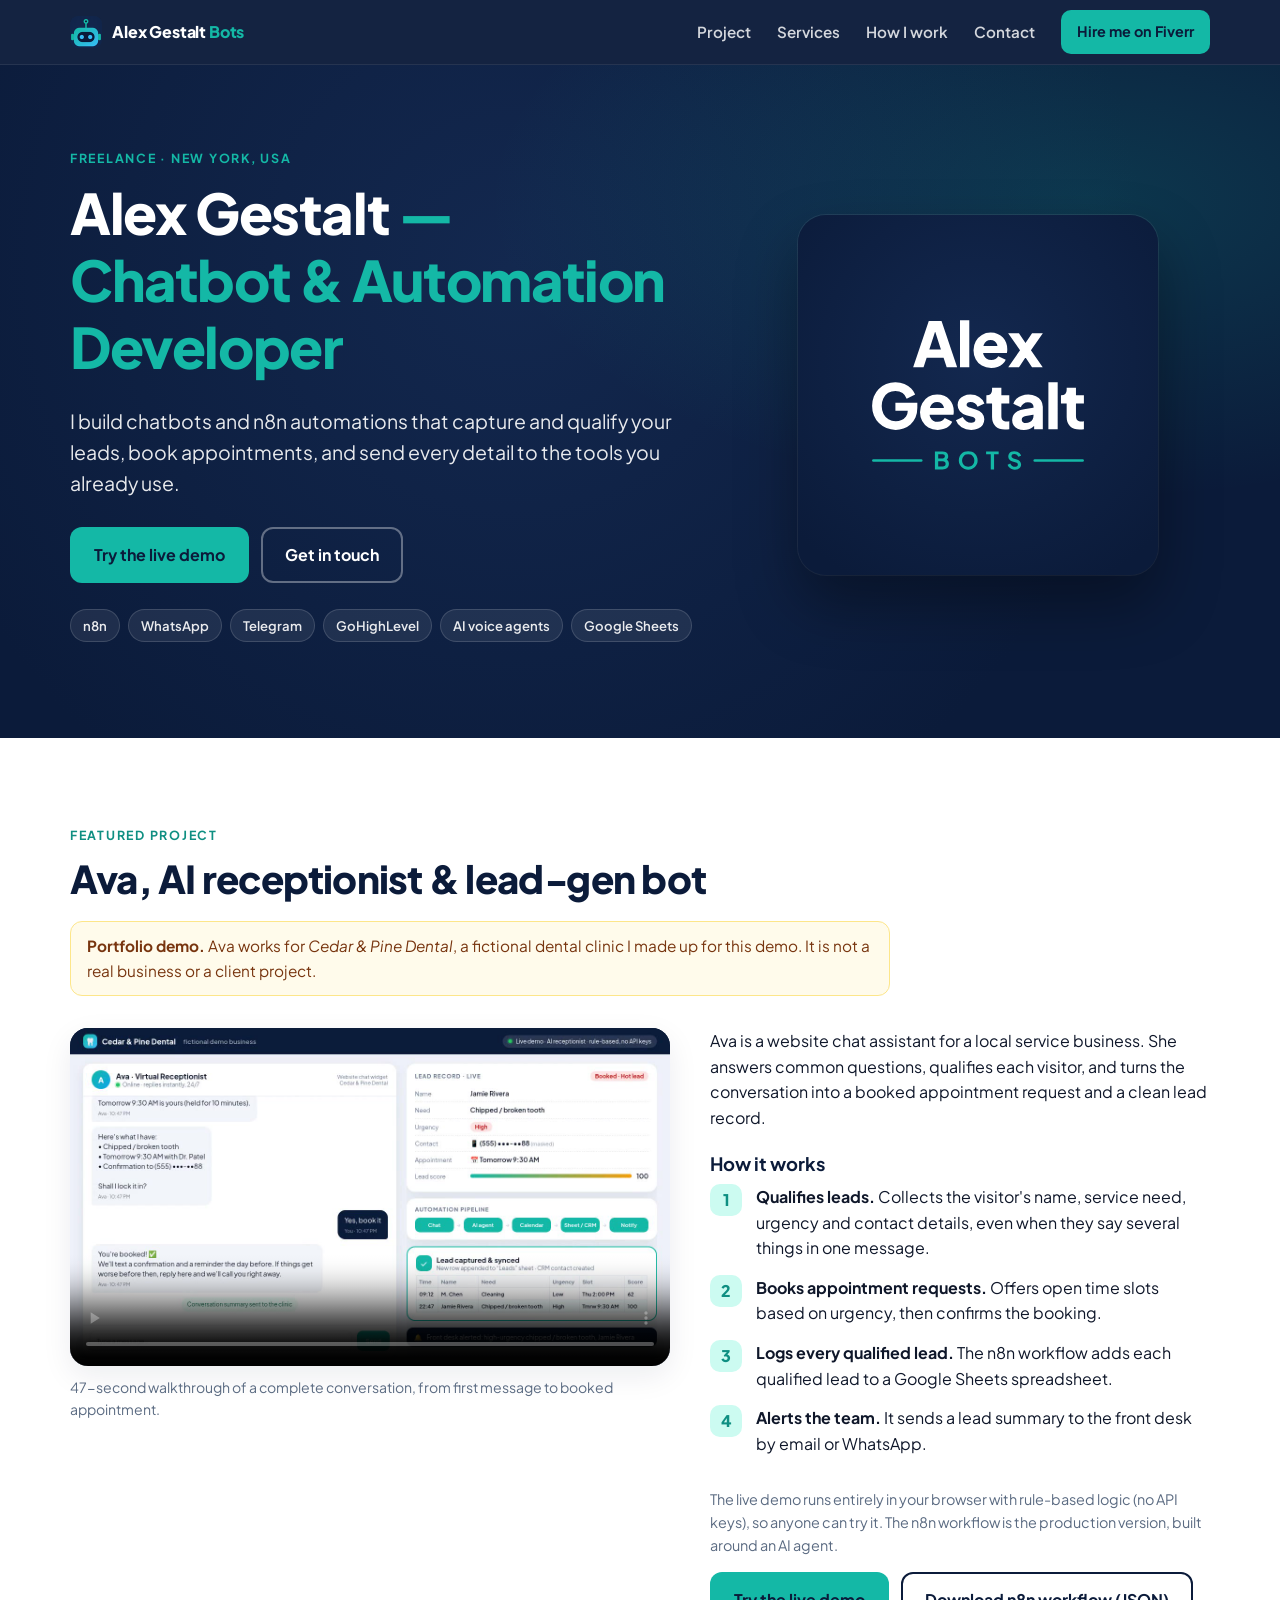
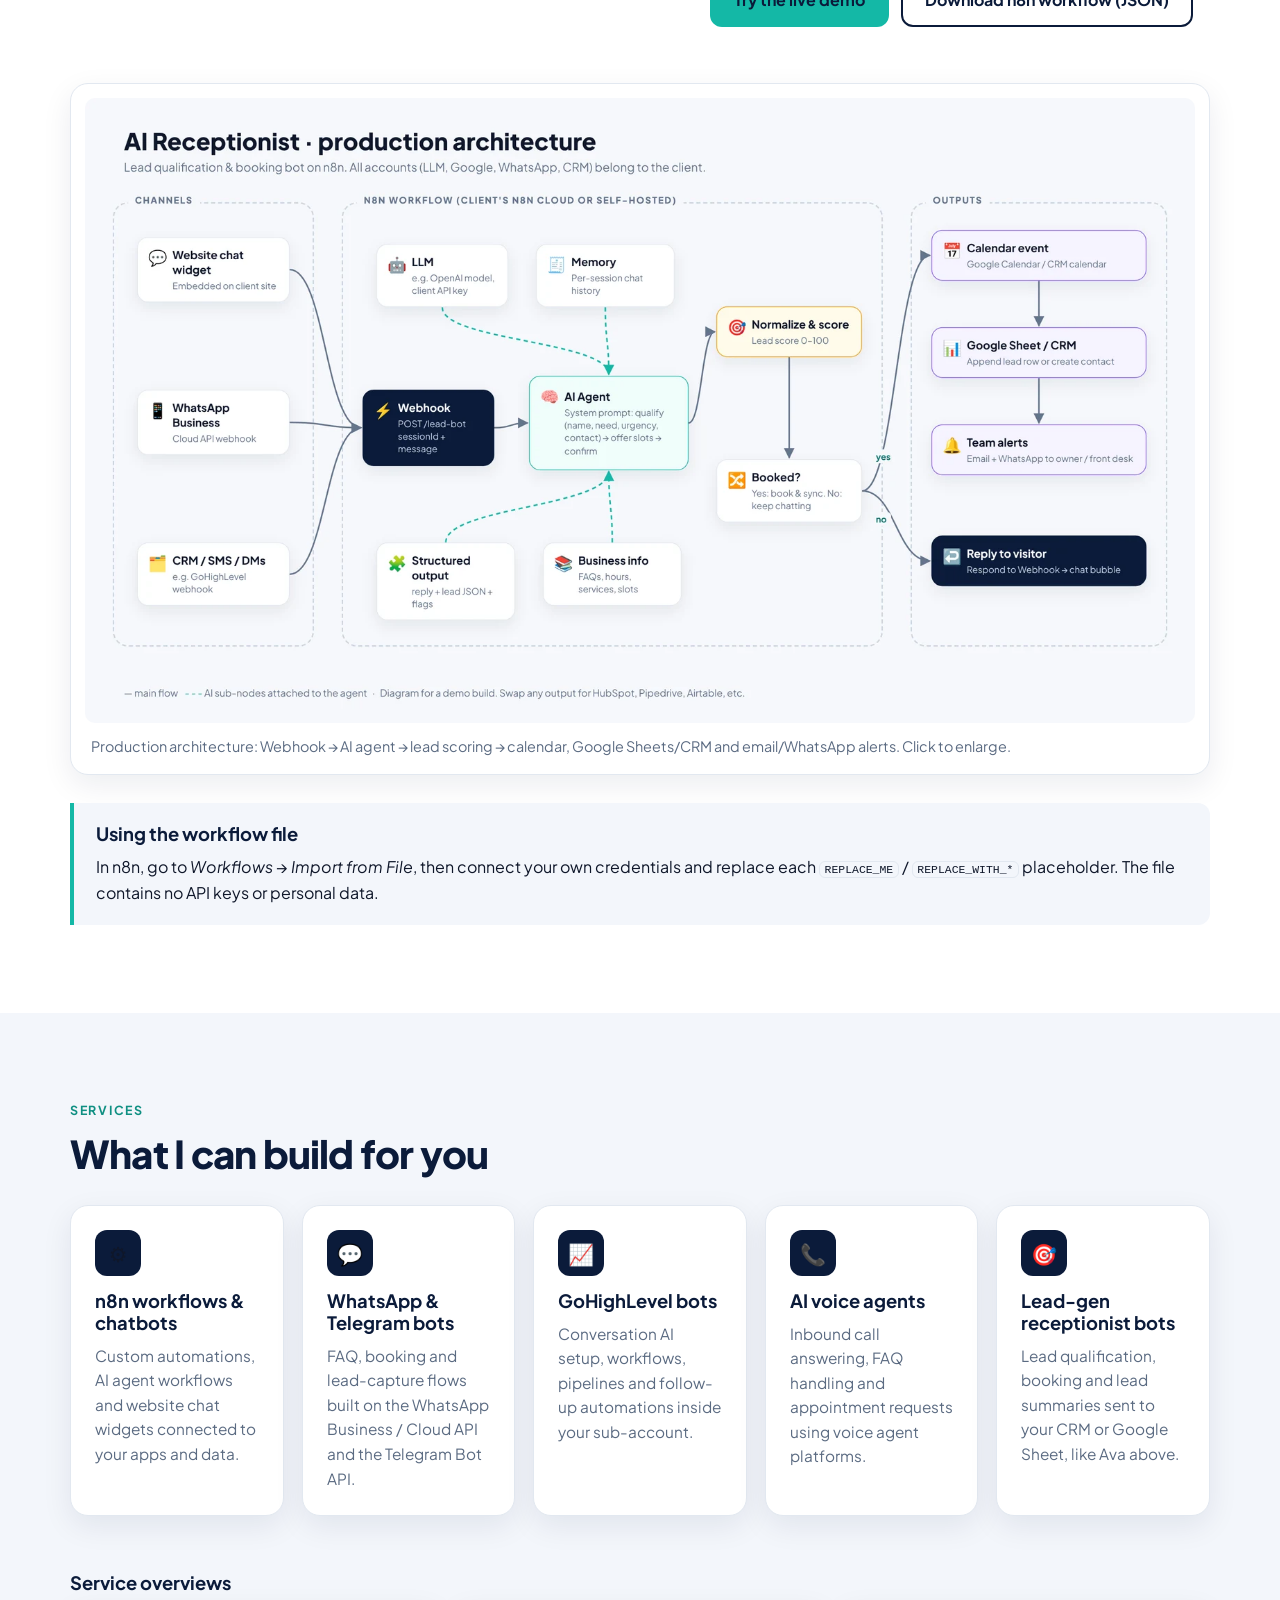
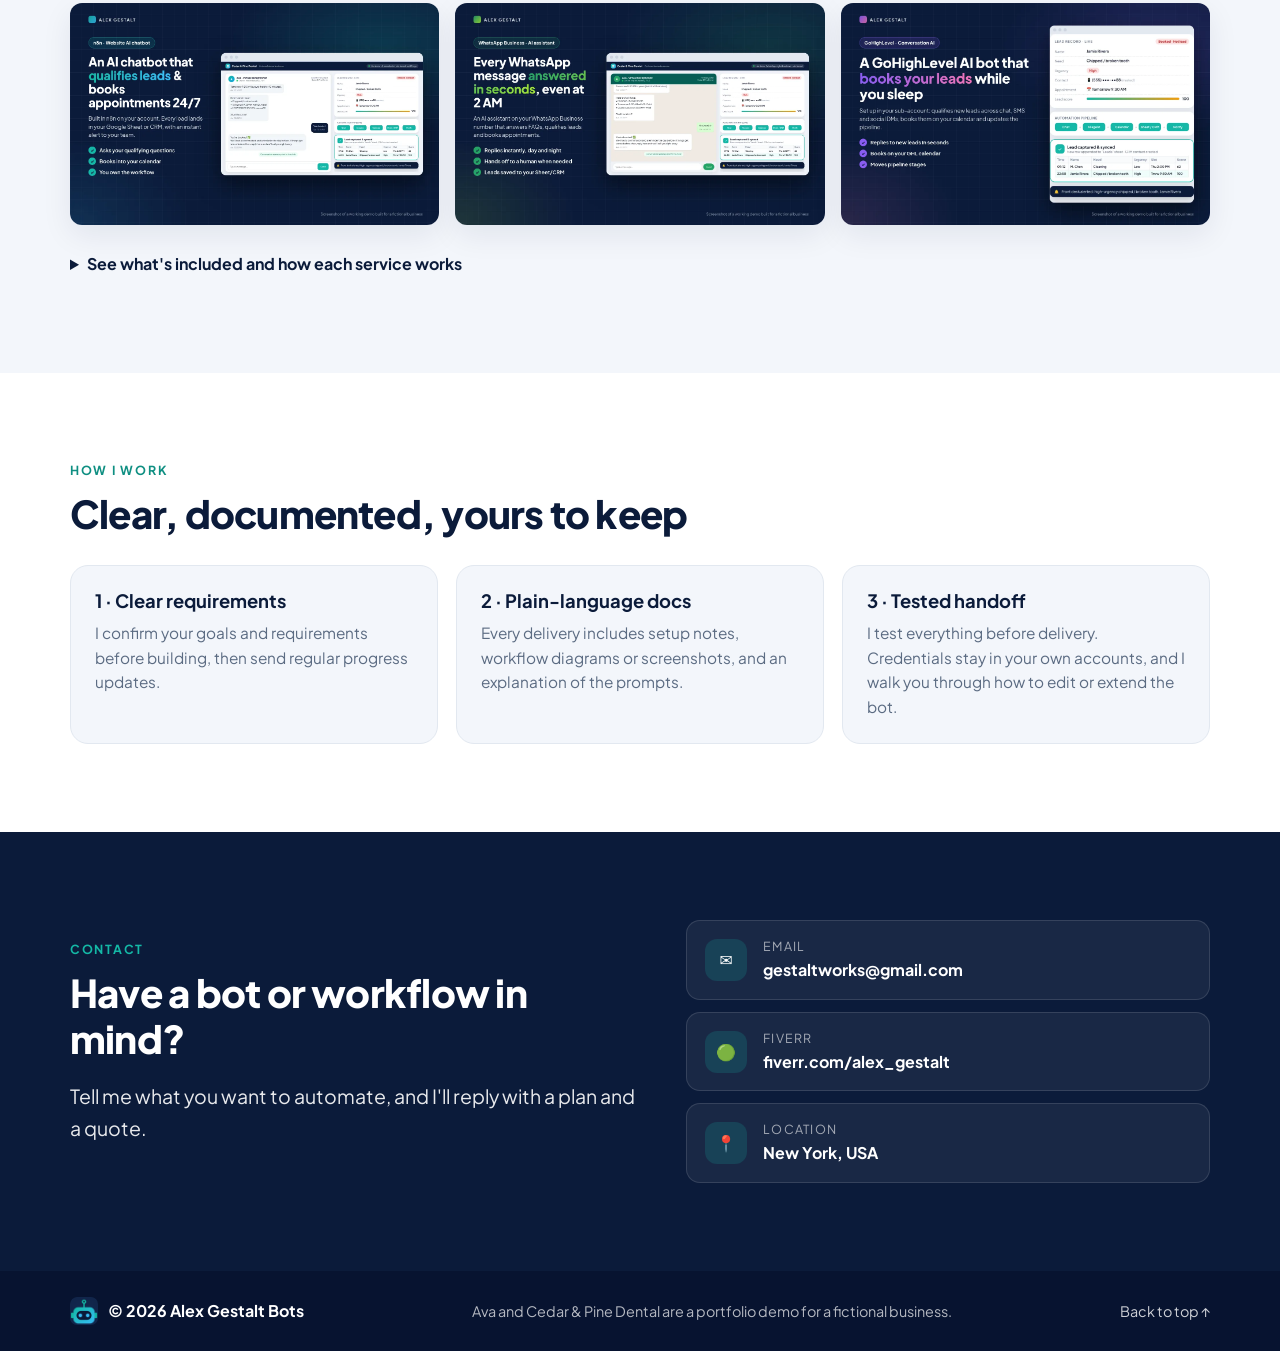
==== index.html @ 7a83b261 "Add Ava AI demo portfolio site" ====
<!DOCTYPE html>
<html lang="en">
<head>
<meta charset="UTF-8">
<meta name="viewport" content="width=device-width, initial-scale=1">
<title>Alex Gestalt — Chatbot &amp; Automation Developer | Alex Gestalt Bots</title>
<meta name="description" content="Alex Gestalt builds n8n workflows, AI chatbots, WhatsApp and Telegram bots, GoHighLevel bots and AI voice agents that capture and qualify leads and book appointments for small businesses.">
<meta name="author" content="Alex Gestalt">
<meta name="theme-color" content="#0B1B3A">

<!-- Open Graph / social preview -->
<meta property="og:type" content="website">
<meta property="og:site_name" content="Alex Gestalt Bots">
<meta property="og:title" content="Alex Gestalt — Chatbot &amp; Automation Developer">
<meta property="og:description" content="n8n workflows, AI chatbots, WhatsApp/Telegram and GoHighLevel bots, and AI voice agents for small businesses. Try the Ava AI receptionist demo.">
<meta property="og:image" content="assets/img/og-image.jpg">
<meta property="og:image:width" content="1200">
<meta property="og:image:height" content="630">
<meta property="og:image:alt" content="Alex Gestalt Bots logo">
<meta name="twitter:card" content="summary_large_image">
<meta name="twitter:title" content="Alex Gestalt — Chatbot &amp; Automation Developer">
<meta name="twitter:description" content="n8n workflows, AI chatbots, WhatsApp/Telegram and GoHighLevel bots, and AI voice agents for small businesses.">
<meta name="twitter:image" content="assets/img/og-image.jpg">

<link rel="icon" href="assets/favicon.ico" sizes="any">
<link rel="icon" type="image/png" sizes="32x32" href="assets/img/favicon-32.png">
<link rel="icon" type="image/png" sizes="64x64" href="assets/img/favicon-64.png">
<link rel="apple-touch-icon" href="assets/img/apple-touch-icon.png">

<link rel="preconnect" href="https://fonts.googleapis.com">
<link rel="preconnect" href="https://fonts.gstatic.com" crossorigin>
<link href="https://fonts.googleapis.com/css2?family=Plus+Jakarta+Sans:wght@400;500;600;700;800&amp;display=swap" rel="stylesheet">
<link rel="stylesheet" href="assets/css/style.css">
</head>
<body>
<a class="skip" href="#main">Skip to content</a>

<header class="nav" id="top">
  <div class="container nav-inner">
    <a class="nav-brand" href="#top" aria-label="Alex Gestalt Bots, back to top">
      <img src="assets/img/favicon-64.png" alt="" width="32" height="32">
      <span>Alex Gestalt <em>Bots</em></span>
    </a>
    <button class="nav-toggle" aria-expanded="false" aria-controls="nav-links" aria-label="Open menu">
      <span></span><span></span><span></span>
    </button>
    <nav class="nav-links" id="nav-links" aria-label="Main">
      <a href="#project">Project</a>
      <a href="#services">Services</a>
      <a href="#process">How I work</a>
      <a href="#contact">Contact</a>
      <a class="btn btn-sm btn-teal" href="https://www.fiverr.com/alex_gestalt" target="_blank" rel="noopener">Hire me on Fiverr</a>
    </nav>
  </div>
</header>

<main id="main">

  <!-- HERO -->
  <section class="hero">
    <div class="container hero-inner">
      <div class="hero-copy">
        <p class="eyebrow">Freelance · New York, USA</p>
        <h1>Alex Gestalt <span class="dash">—</span> <span class="accent">Chatbot &amp; Automation Developer</span></h1>
        <p class="lead">I build chatbots and n8n automations that capture and qualify your leads, book appointments, and send every detail to the tools you already use.</p>
        <div class="hero-cta">
          <a class="btn btn-teal" href="demo/index.html">Try the live demo</a>
          <a class="btn btn-ghost" href="#contact">Get in touch</a>
        </div>
        <ul class="tags" aria-label="Tools and platforms">
          <li>n8n</li><li>WhatsApp</li><li>Telegram</li><li>GoHighLevel</li><li>AI voice agents</li><li>Google Sheets</li>
        </ul>
      </div>
      <div class="hero-logo">
        <img src="assets/img/logo-wordmark.svg" alt="Alex Gestalt Bots logo" width="360" height="360">
      </div>
    </div>
  </section>

  <!-- FEATURED PROJECT -->
  <section class="section" id="project">
    <div class="container">
      <p class="eyebrow">Featured project</p>
      <h2>Ava, AI receptionist &amp; lead&#8209;gen bot</h2>
      <p class="notice"><strong>Portfolio demo.</strong> Ava works for <em>Cedar &amp; Pine Dental</em>, a fictional dental clinic I made up for this demo. It is not a real business or a client project.</p>

      <div class="project-grid">
        <div class="project-media">
          <div class="video-wrap">
            <video controls preload="metadata" playsinline poster="assets/video/ai-receptionist-demo-poster.jpg" width="1280" height="720">
              <source src="assets/video/ai-receptionist-demo.mp4" type="video/mp4">
              Your browser can't play this video. <a href="assets/video/ai-receptionist-demo.mp4">Download the MP4</a>.
            </video>
          </div>
          <p class="caption">47-second walkthrough of a complete conversation, from first message to booked appointment.</p>
        </div>

        <div class="project-copy">
          <p>Ava is a website chat assistant for a local service business. She answers common questions, qualifies each visitor, and turns the conversation into a booked appointment request and a clean lead record.</p>
          <h3>How it works</h3>
          <ol class="steps">
            <li><strong>Qualifies leads.</strong> Collects the visitor's name, service need, urgency and contact details, even when they say several things in one message.</li>
            <li><strong>Books appointment requests.</strong> Offers open time slots based on urgency, then confirms the booking.</li>
            <li><strong>Logs every qualified lead.</strong> The n8n workflow adds each qualified lead to a Google Sheets spreadsheet.</li>
            <li><strong>Alerts the team.</strong> It sends a lead summary to the front desk by email or WhatsApp.</li>
          </ol>
          <p class="small muted">The live demo runs entirely in your browser with rule-based logic (no API keys), so anyone can try it. The n8n workflow is the production version, built around an AI agent.</p>
          <div class="project-cta">
            <a class="btn btn-teal" href="demo/index.html">Try the live demo</a>
            <a class="btn btn-outline" href="assets/files/ai-receptionist-n8n-workflow.json" download>Download n8n workflow (JSON)</a>
          </div>
        </div>
      </div>

      <figure class="diagram">
        <a href="assets/img/architecture-diagram.png" target="_blank" rel="noopener" title="Open full-size diagram">
          <picture>
            <source srcset="assets/img/architecture-diagram.webp" type="image/webp">
            <img src="assets/img/architecture-diagram.png" alt="Architecture diagram: website chat, WhatsApp and CRM channels send messages to an n8n webhook and AI agent with an LLM, memory, structured output and business info. The agent normalizes and scores the lead. If the lead is booked, the workflow creates a calendar event, adds a row to a Google Sheet or CRM, and alerts the team by email and WhatsApp, then replies to the visitor." width="1600" height="900" loading="lazy">
          </picture>
        </a>
        <figcaption>Production architecture: Webhook → AI agent → lead scoring → calendar, Google Sheets/CRM and email/WhatsApp alerts. Click to enlarge.</figcaption>
      </figure>

      <div class="import-note">
        <h3>Using the workflow file</h3>
        <p>In n8n, go to <em>Workflows → Import from File</em>, then connect your own credentials and replace each <code>REPLACE_ME</code> / <code>REPLACE_WITH_*</code> placeholder. The file contains no API keys or personal data.</p>
      </div>
    </div>
  </section>

  <!-- SERVICES -->
  <section class="section section-alt" id="services">
    <div class="container">
      <p class="eyebrow">Services</p>
      <h2>What I can build for you</h2>
      <div class="cards">
        <article class="card">
          <div class="card-icon" aria-hidden="true">⚙️</div>
          <h3>n8n workflows &amp; chatbots</h3>
          <p>Custom automations, AI agent workflows and website chat widgets connected to your apps and data.</p>
        </article>
        <article class="card">
          <div class="card-icon" aria-hidden="true">💬</div>
          <h3>WhatsApp &amp; Telegram bots</h3>
          <p>FAQ, booking and lead-capture flows built on the WhatsApp Business / Cloud API and the Telegram Bot API.</p>
        </article>
        <article class="card">
          <div class="card-icon" aria-hidden="true">📈</div>
          <h3>GoHighLevel bots</h3>
          <p>Conversation AI setup, workflows, pipelines and follow-up automations inside your sub-account.</p>
        </article>
        <article class="card">
          <div class="card-icon" aria-hidden="true">📞</div>
          <h3>AI voice agents</h3>
          <p>Inbound call answering, FAQ handling and appointment requests using voice agent platforms.</p>
        </article>
        <article class="card">
          <div class="card-icon" aria-hidden="true">🎯</div>
          <h3>Lead-gen receptionist bots</h3>
          <p>Lead qualification, booking and lead summaries sent to your CRM or Google Sheet, like Ava above.</p>
        </article>
      </div>

      <h3 class="gallery-title">Service overviews</h3>
      <div class="gallery">
        <a href="assets/gigs/gig1-n8n-lead-chatbot-1-hero.webp" target="_blank" rel="noopener"><img src="assets/gigs/gig1-n8n-lead-chatbot-1-hero.webp" alt="n8n website AI chatbot that qualifies leads and books appointments" width="1280" height="769" loading="lazy"></a>
        <a href="assets/gigs/gig2-whatsapp-ai-bot-1-hero.webp" target="_blank" rel="noopener"><img src="assets/gigs/gig2-whatsapp-ai-bot-1-hero.webp" alt="WhatsApp Business AI assistant overview" width="1280" height="769" loading="lazy"></a>
        <a href="assets/gigs/gig3-gohighlevel-ai-bot-1-hero.webp" target="_blank" rel="noopener"><img src="assets/gigs/gig3-gohighlevel-ai-bot-1-hero.webp" alt="GoHighLevel Conversation AI bot overview" width="1280" height="769" loading="lazy"></a>
      </div>
      <details class="more">
        <summary>See what's included and how each service works</summary>
        <div class="gallery gallery-sm">
          <a href="assets/gigs/gig1-n8n-lead-chatbot-2-what-you-get.webp" target="_blank" rel="noopener"><img src="assets/gigs/gig1-n8n-lead-chatbot-2-what-you-get.webp" alt="n8n website chatbot: what you get" width="1280" height="769" loading="lazy"></a>
          <a href="assets/gigs/gig1-n8n-lead-chatbot-3-how-it-works.webp" target="_blank" rel="noopener"><img src="assets/gigs/gig1-n8n-lead-chatbot-3-how-it-works.webp" alt="n8n website chatbot: how it works" width="1280" height="769" loading="lazy"></a>
          <a href="assets/gigs/gig1-n8n-lead-chatbot-4-architecture.webp" target="_blank" rel="noopener"><img src="assets/gigs/gig1-n8n-lead-chatbot-4-architecture.webp" alt="n8n website chatbot: architecture" width="1280" height="769" loading="lazy"></a>
          <a href="assets/gigs/gig2-whatsapp-ai-bot-2-what-you-get.webp" target="_blank" rel="noopener"><img src="assets/gigs/gig2-whatsapp-ai-bot-2-what-you-get.webp" alt="WhatsApp AI assistant: what you get" width="1280" height="769" loading="lazy"></a>
          <a href="assets/gigs/gig2-whatsapp-ai-bot-3-how-it-works.webp" target="_blank" rel="noopener"><img src="assets/gigs/gig2-whatsapp-ai-bot-3-how-it-works.webp" alt="WhatsApp AI assistant: how it works" width="1280" height="769" loading="lazy"></a>
          <a href="assets/gigs/gig3-gohighlevel-ai-bot-2-what-you-get.webp" target="_blank" rel="noopener"><img src="assets/gigs/gig3-gohighlevel-ai-bot-2-what-you-get.webp" alt="GoHighLevel AI bot: what you get" width="1280" height="769" loading="lazy"></a>
          <a href="assets/gigs/gig3-gohighlevel-ai-bot-3-how-it-works.webp" target="_blank" rel="noopener"><img src="assets/gigs/gig3-gohighlevel-ai-bot-3-how-it-works.webp" alt="GoHighLevel AI bot: how it works" width="1280" height="769" loading="lazy"></a>
        </div>
      </details>
    </div>
  </section>

  <!-- PROCESS -->
  <section class="section" id="process">
    <div class="container">
      <p class="eyebrow">How I work</p>
      <h2>Clear, documented, yours to keep</h2>
      <div class="cards cards-3">
        <article class="card plain">
          <h3>1 · Clear requirements</h3>
          <p>I confirm your goals and requirements before building, then send regular progress updates.</p>
        </article>
        <article class="card plain">
          <h3>2 · Plain-language docs</h3>
          <p>Every delivery includes setup notes, workflow diagrams or screenshots, and an explanation of the prompts.</p>
        </article>
        <article class="card plain">
          <h3>3 · Tested handoff</h3>
          <p>I test everything before delivery. Credentials stay in your own accounts, and I walk you through how to edit or extend the bot.</p>
        </article>
      </div>
    </div>
  </section>

  <!-- CONTACT -->
  <section class="section contact" id="contact">
    <div class="container contact-inner">
      <div>
        <p class="eyebrow">Contact</p>
        <h2>Have a bot or workflow in mind?</h2>
        <p class="lead">Tell me what you want to automate, and I'll reply with a plan and a quote.</p>
      </div>
      <ul class="contact-list">
        <li><span class="ci" aria-hidden="true">✉️</span><div><small>Email</small><a href="mailto:gestaltworks@gmail.com">gestaltworks@gmail.com</a></div></li>
        <li><span class="ci" aria-hidden="true">🟢</span><div><small>Fiverr</small><a href="https://www.fiverr.com/alex_gestalt" target="_blank" rel="noopener">fiverr.com/alex_gestalt</a></div></li>
        <li><span class="ci" aria-hidden="true">📍</span><div><small>Location</small><span>New York, USA</span></div></li>
      </ul>
    </div>
  </section>
</main>

<footer class="footer">
  <div class="container footer-inner">
    <div class="footer-brand">
      <img src="assets/img/favicon-64.png" alt="" width="28" height="28">
      <span>© <span id="year">2026</span> Alex Gestalt Bots</span>
    </div>
    <p class="small">Ava and Cedar &amp; Pine Dental are a portfolio demo for a fictional business.</p>
    <a class="small" href="#top">Back to top ↑</a>
  </div>
</footer>

<script src="assets/js/main.js" defer></script>
</body>
</html>
---- assets/css/style.css ----
/* Alex Gestalt Bots: portfolio styles (no build step) */
:root{
  --navy:#0B1B3A; --navy-2:#13284F; --navy-3:#1C3566;
  --teal:#14B8A6; --teal-dark:#0F8F82; --teal-soft:#CCFBF1;
  --white:#FFFFFF; --bg-alt:#F3F6FB; --ink:#0F172A; --muted:#5B6B82; --line:#E2E8F0;
  --radius:18px; --shadow:0 10px 30px rgba(11,27,58,.08);
  --font:"Plus Jakarta Sans",system-ui,-apple-system,"Segoe UI",Roboto,"Helvetica Neue",Arial,sans-serif;
}
*,*::before,*::after{box-sizing:border-box}
html{scroll-behavior:smooth;scroll-padding-top:76px}
body{margin:0;font-family:var(--font);color:var(--ink);background:var(--white);line-height:1.6;-webkit-font-smoothing:antialiased}
img,video{max-width:100%;height:auto;display:block}
a{color:var(--teal-dark)}
a:hover{color:var(--navy)}
:focus-visible{outline:3px solid var(--teal);outline-offset:3px;border-radius:6px}
h1,h2,h3{line-height:1.2;margin:0 0 .5em;color:var(--navy)}
h2{font-size:clamp(1.7rem,3.2vw,2.4rem);font-weight:800;letter-spacing:-.02em}
h3{font-size:1.15rem;font-weight:700}
p{margin:0 0 1em}
code{background:var(--bg-alt);border:1px solid var(--line);padding:.1em .4em;border-radius:6px;font-size:.88em}
.container{width:min(1140px,100% - 40px);margin-inline:auto}
.small{font-size:.9rem}
.muted{color:var(--muted)}
.skip{position:absolute;left:-999px;top:8px;background:var(--teal);color:var(--navy);padding:8px 14px;border-radius:8px;z-index:100;font-weight:700}
.skip:focus{left:8px}

/* buttons */
.btn{display:inline-flex;align-items:center;justify-content:center;gap:8px;padding:13px 22px;border-radius:12px;font-weight:700;font-size:1rem;text-decoration:none;border:2px solid transparent;transition:background .15s,color .15s,border-color .15s,transform .15s;cursor:pointer;text-align:center}
.btn:hover{transform:translateY(-1px)}
.btn-sm{padding:8px 14px;font-size:.9rem;border-radius:10px}
.btn-teal{background:var(--teal);color:var(--navy)}
.btn-teal:hover{background:#2DD4BF;color:var(--navy)}
.btn-ghost{border-color:rgba(255,255,255,.35);color:var(--white)}
.btn-ghost:hover{border-color:var(--teal);color:var(--teal)}
.btn-outline{border-color:var(--navy);color:var(--navy)}
.btn-outline:hover{background:var(--navy);color:var(--white)}

/* nav */
.nav{position:sticky;top:0;z-index:50;background:rgba(11,27,58,.96);backdrop-filter:saturate(1.4) blur(8px);border-bottom:1px solid rgba(255,255,255,.08)}
.nav-inner{display:flex;align-items:center;justify-content:space-between;height:64px}
.nav-brand{display:flex;align-items:center;gap:10px;color:var(--white);text-decoration:none;font-weight:800;letter-spacing:-.01em}
.nav-brand img{border-radius:8px}
.nav-brand em{font-style:normal;color:var(--teal)}
.nav-brand:hover{color:var(--white)}
.nav-links{display:flex;align-items:center;gap:26px}
.nav-links a:not(.btn){color:rgba(255,255,255,.82);text-decoration:none;font-weight:600;font-size:.95rem}
.nav-links a:not(.btn):hover{color:var(--teal)}
.nav-toggle{display:none;background:none;border:0;padding:10px;cursor:pointer}
.nav-toggle span{display:block;width:22px;height:2px;background:var(--white);margin:5px 0;transition:.2s}
.nav-toggle[aria-expanded="true"] span:nth-child(1){transform:translateY(7px) rotate(45deg)}
.nav-toggle[aria-expanded="true"] span:nth-child(2){opacity:0}
.nav-toggle[aria-expanded="true"] span:nth-child(3){transform:translateY(-7px) rotate(-45deg)}

/* hero */
.hero{background:radial-gradient(1000px 500px at 85% 20%,rgba(20,184,166,.18),transparent 60%),radial-gradient(circle at 40% 30%,var(--navy-2),var(--navy) 70%);color:var(--white);padding:84px 0 96px}
.hero-inner{display:grid;grid-template-columns:1.35fr 1fr;gap:48px;align-items:center}
.eyebrow{text-transform:uppercase;letter-spacing:.14em;font-size:.78rem;font-weight:700;color:var(--teal-dark);margin-bottom:.8em}
.hero .eyebrow{color:var(--teal)}
.hero h1{color:var(--white);font-size:clamp(2.1rem,4.6vw,3.5rem);font-weight:800;letter-spacing:-.025em;margin-bottom:.45em}
.hero h1 .accent{color:var(--teal);display:block}
.hero h1 .dash{color:var(--teal)}
.lead{font-size:clamp(1.05rem,1.6vw,1.22rem);color:inherit;opacity:.9;max-width:38em}
.hero-cta{display:flex;flex-wrap:wrap;gap:12px;margin:28px 0 26px}
.tags{list-style:none;display:flex;flex-wrap:wrap;gap:8px;margin:0;padding:0}
.tags li{font-size:.82rem;font-weight:600;padding:5px 12px;border-radius:99px;background:rgba(255,255,255,.08);border:1px solid rgba(255,255,255,.14);color:rgba(255,255,255,.9)}
.hero-logo{display:flex;justify-content:center}
.hero-logo img{width:min(360px,100%);border-radius:28px;box-shadow:0 30px 60px rgba(0,0,0,.35),0 0 0 1px rgba(255,255,255,.08)}

/* sections */
.section{padding:88px 0}
.section-alt{background:var(--bg-alt)}
.notice{background:#FFFBEB;border:1px solid #FDE68A;color:#78350F;border-radius:12px;padding:12px 16px;max-width:820px;font-size:.96rem}
.project-grid{display:grid;grid-template-columns:1.2fr 1fr;gap:40px;margin-top:32px;align-items:start}
.video-wrap{border-radius:var(--radius);overflow:hidden;box-shadow:var(--shadow);background:var(--navy);aspect-ratio:16/9}
.video-wrap video{width:100%;height:100%;object-fit:cover}
.caption{font-size:.88rem;color:var(--muted);margin-top:10px}
.steps{list-style:none;counter-reset:s;padding:0;margin:0 0 18px}
.steps li{counter-increment:s;position:relative;padding:0 0 14px 46px}
.steps li::before{content:counter(s);position:absolute;left:0;top:0;width:32px;height:32px;border-radius:10px;background:var(--teal-soft);color:var(--teal-dark);font-weight:800;display:grid;place-items:center}
.project-copy h3{margin-top:1.2em}
.project-cta{display:flex;flex-wrap:wrap;gap:12px;margin-top:6px}
.diagram{margin:56px 0 0;background:var(--white);border:1px solid var(--line);border-radius:var(--radius);padding:14px;box-shadow:var(--shadow)}
.diagram img{border-radius:10px;width:100%}
.diagram figcaption{font-size:.9rem;color:var(--muted);padding:12px 6px 2px}
.import-note{margin-top:28px;padding:20px 22px;border-left:4px solid var(--teal);background:var(--bg-alt);border-radius:0 12px 12px 0}
.import-note p{margin:0}

/* cards */
.cards{display:grid;grid-template-columns:repeat(auto-fit,minmax(200px,1fr));gap:18px;margin-top:28px}
.cards-3{grid-template-columns:repeat(auto-fit,minmax(260px,1fr))}
.card{background:var(--white);border:1px solid var(--line);border-radius:var(--radius);padding:24px;box-shadow:var(--shadow);transition:transform .15s,border-color .15s}
.card:hover{transform:translateY(-3px);border-color:var(--teal)}
.card p{color:var(--muted);margin:0;font-size:.96rem}
.card-icon{width:46px;height:46px;border-radius:12px;background:var(--navy);display:grid;place-items:center;font-size:1.3rem;margin-bottom:14px}
.card.plain{box-shadow:none;background:var(--bg-alt)}
.gallery-title{margin-top:56px}
.gallery{display:grid;grid-template-columns:repeat(3,1fr);gap:16px}
.gallery a{display:block;border-radius:12px;overflow:hidden;box-shadow:var(--shadow);transition:transform .15s}
.gallery a:hover{transform:translateY(-3px)}
.gallery-sm{grid-template-columns:repeat(auto-fill,minmax(220px,1fr));margin-top:16px}
.more{margin-top:18px}
.more summary{cursor:pointer;font-weight:700;color:var(--navy);padding:8px 0}
.more summary:hover{color:var(--teal-dark)}

/* contact */
.contact{background:var(--navy);color:var(--white)}
.contact h2{color:var(--white)}
.contact .eyebrow{color:var(--teal)}
.contact-inner{display:grid;grid-template-columns:1.1fr 1fr;gap:40px;align-items:center}
.contact-list{list-style:none;margin:0;padding:0;display:grid;gap:12px}
.contact-list li{display:flex;align-items:center;gap:16px;background:rgba(255,255,255,.06);border:1px solid rgba(255,255,255,.12);border-radius:14px;padding:16px 18px}
.contact-list .ci{width:42px;height:42px;border-radius:12px;background:rgba(20,184,166,.18);display:grid;place-items:center;flex:0 0 auto}
.contact-list small{display:block;color:rgba(255,255,255,.6);font-size:.78rem;text-transform:uppercase;letter-spacing:.1em}
.contact-list a,.contact-list span{color:var(--white);font-weight:700;text-decoration:none;word-break:break-word}
.contact-list a:hover{color:var(--teal)}

/* footer */
.footer{background:#071330;color:rgba(255,255,255,.7);padding:26px 0}
.footer-inner{display:flex;flex-wrap:wrap;gap:12px 24px;align-items:center;justify-content:space-between}
.footer p{margin:0}
.footer a{color:rgba(255,255,255,.8);text-decoration:none}
.footer a:hover{color:var(--teal)}
.footer-brand{display:flex;align-items:center;gap:10px;font-weight:700;color:var(--white)}
.footer-brand img{border-radius:7px}

/* responsive */
@media (max-width:920px){
  .hero{padding:56px 0 64px}
  .hero-inner,.project-grid,.contact-inner{grid-template-columns:1fr}
  .hero-logo{order:-1;justify-content:flex-start}
  .hero-logo img{width:140px;border-radius:20px}
  .gallery{grid-template-columns:1fr 1fr}
  .section{padding:64px 0}
}
@media (max-width:760px){
  .nav-toggle{display:block}
  .nav-links{position:absolute;top:64px;left:0;right:0;flex-direction:column;align-items:stretch;gap:0;background:var(--navy);padding:8px 20px 20px;border-bottom:1px solid rgba(255,255,255,.1);display:none}
  .nav-links.open{display:flex}
  .nav-links a:not(.btn){padding:12px 0;border-bottom:1px solid rgba(255,255,255,.08)}
  .nav-links .btn{margin-top:14px}
}
@media (max-width:560px){
  .container{width:calc(100% - 32px)}
  .gallery{grid-template-columns:1fr}
  .hero-cta .btn,.project-cta .btn{width:100%}
  .footer-inner{flex-direction:column;align-items:flex-start}
}
@media (prefers-reduced-motion:reduce){
  html{scroll-behavior:auto}
  *{transition:none!important}
}
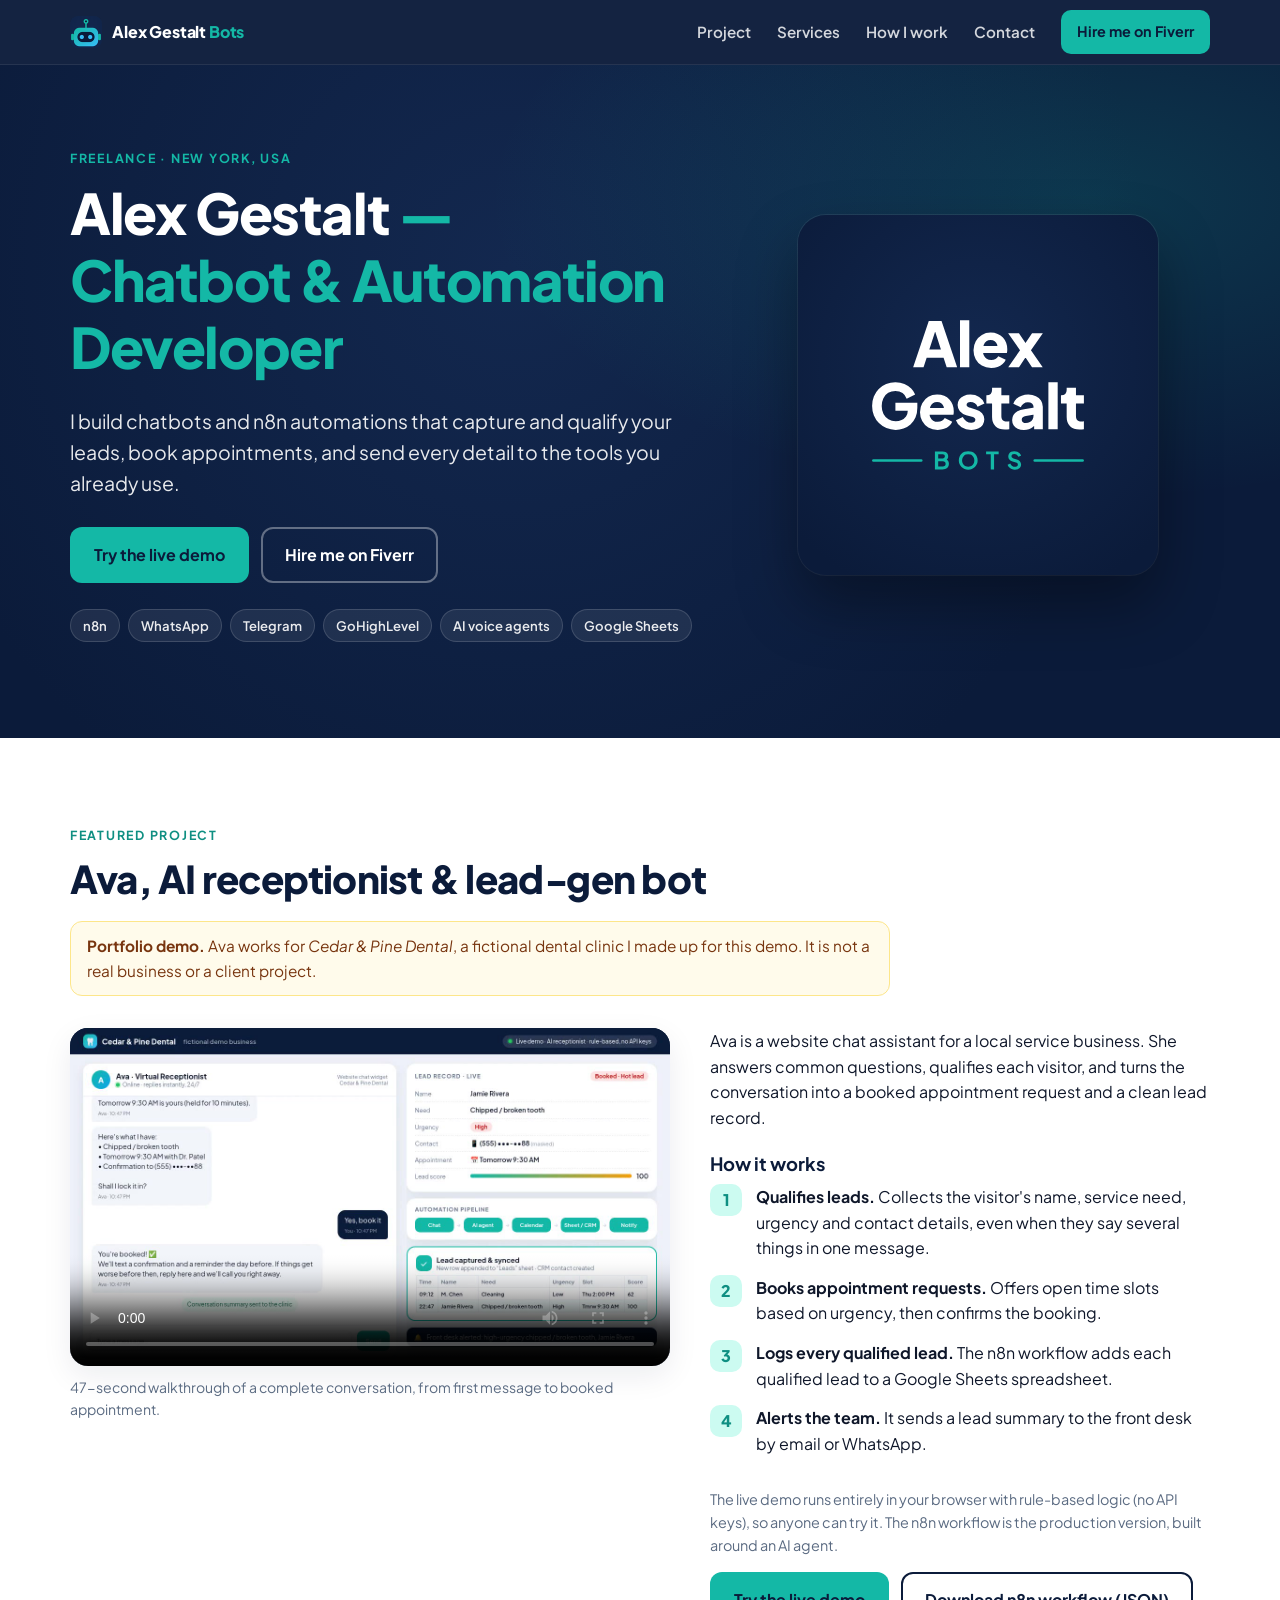
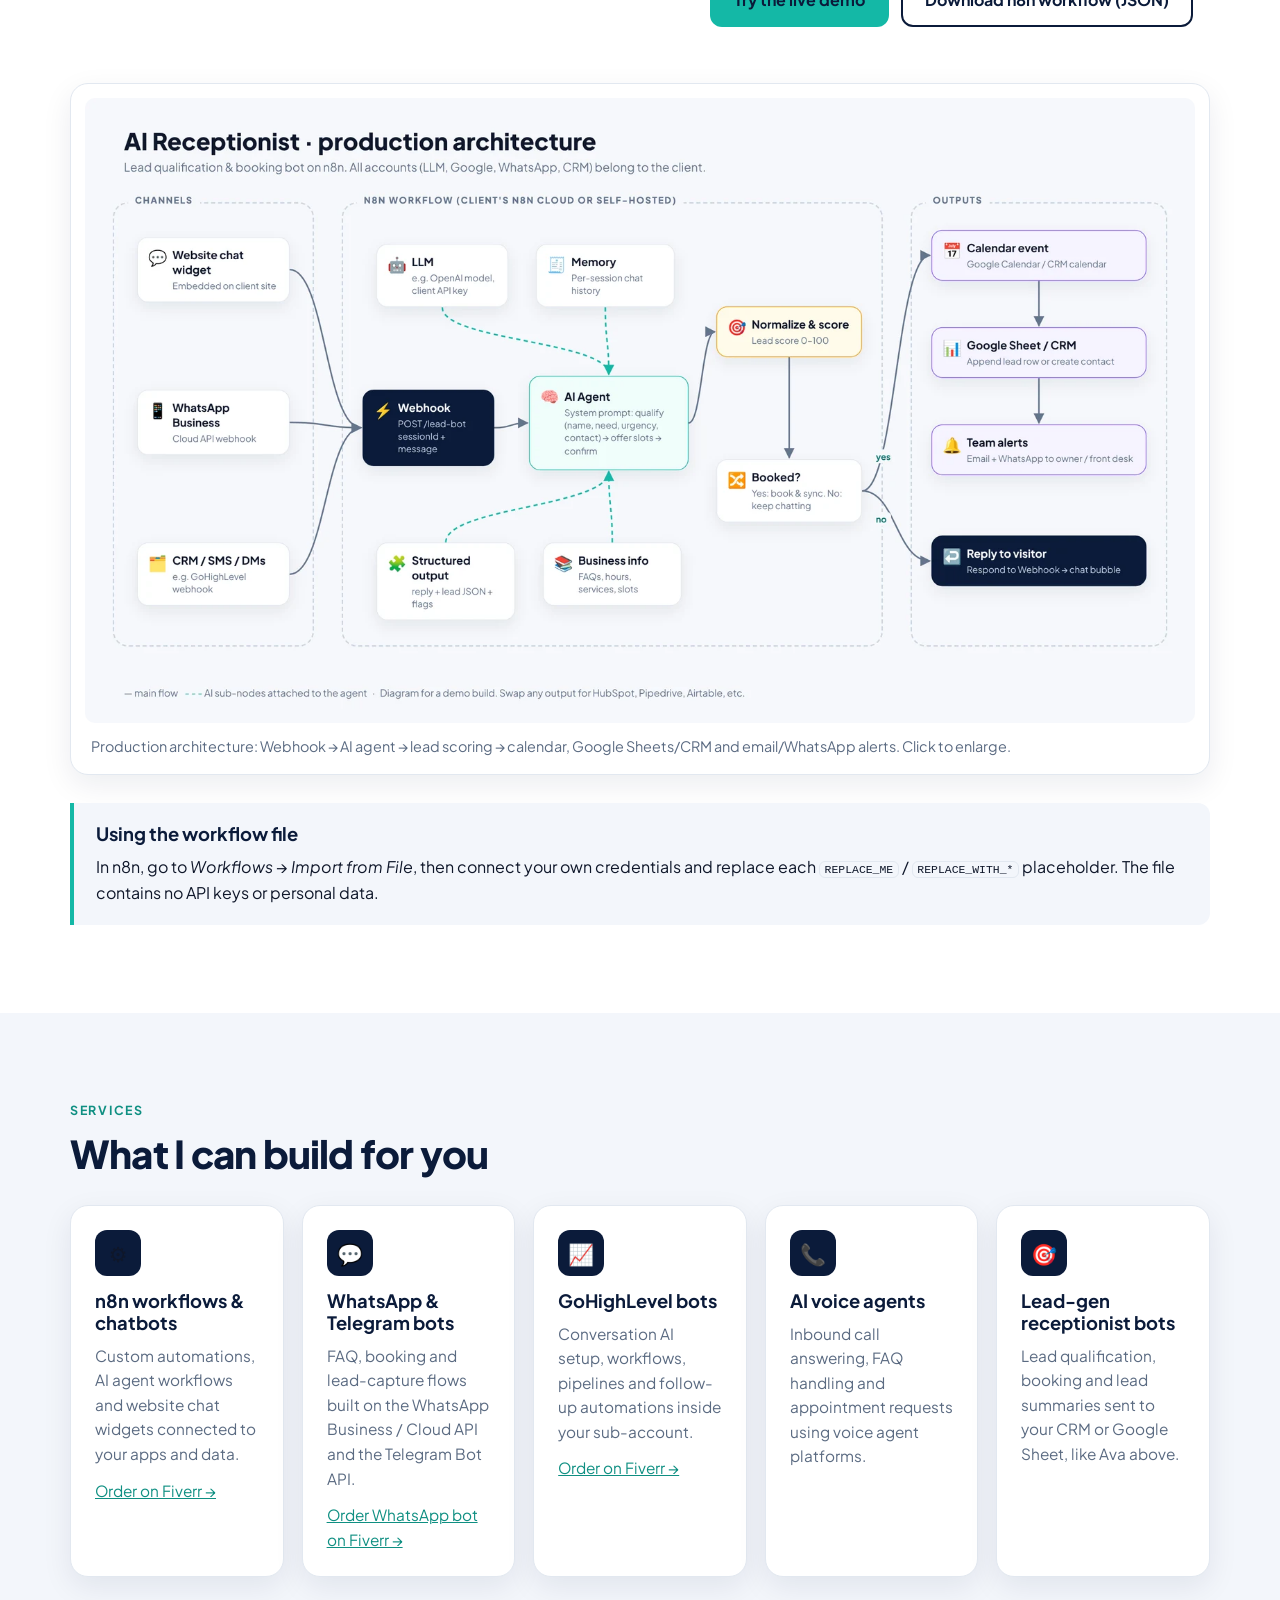
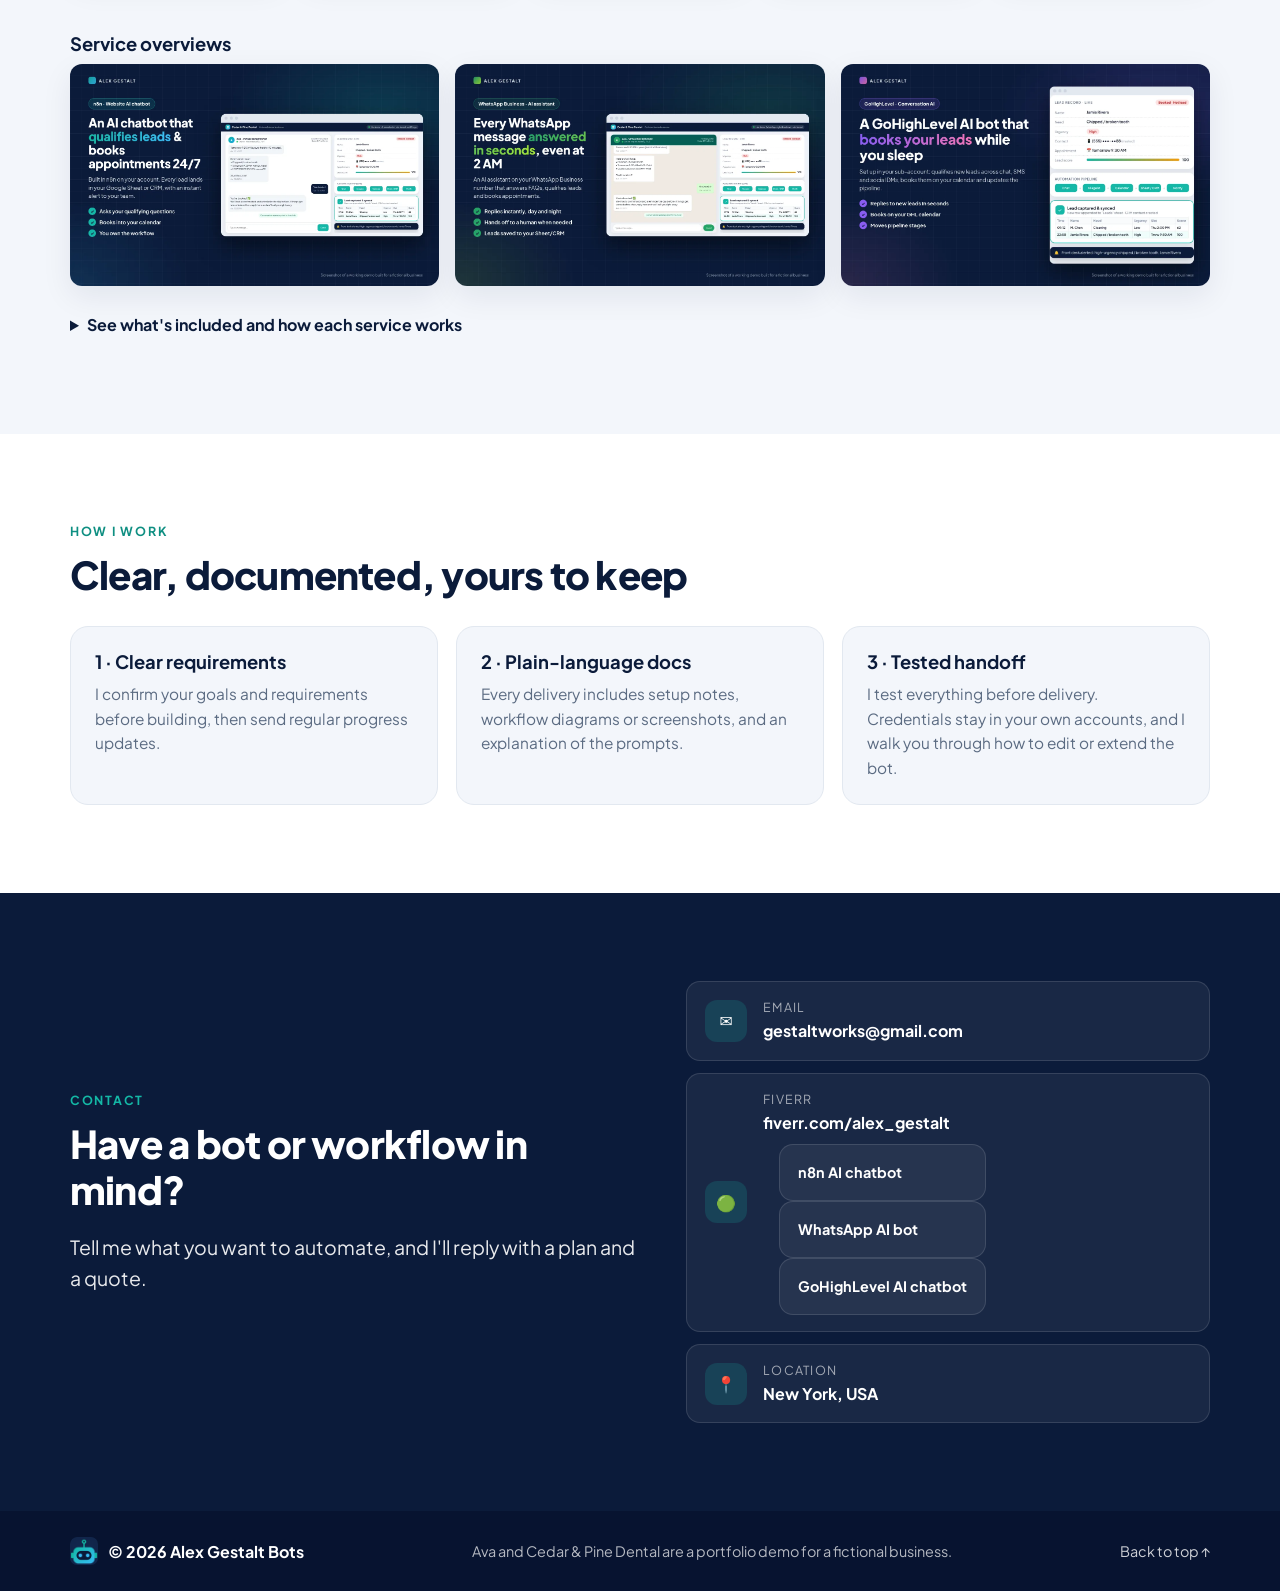
==== commit 6d3f6643: "Post Fiverr profile and gig links on portfolio" ====
--- a/index.html
+++ b/index.html
@@ -65,7 +65,7 @@
         <p class="lead">I build chatbots and n8n automations that capture and qualify your leads, book appointments, and send every detail to the tools you already use.</p>
         <div class="hero-cta">
           <a class="btn btn-teal" href="demo/index.html">Try the live demo</a>
-          <a class="btn btn-ghost" href="#contact">Get in touch</a>
+          <a class="btn btn-ghost" href="https://www.fiverr.com/alex_gestalt" target="_blank" rel="noopener">Hire me on Fiverr</a>
         </div>
         <ul class="tags" aria-label="Tools and platforms">
           <li>n8n</li><li>WhatsApp</li><li>Telegram</li><li>GoHighLevel</li><li>AI voice agents</li><li>Google Sheets</li>
@@ -139,16 +139,19 @@
           <div class="card-icon" aria-hidden="true">⚙️</div>
           <h3>n8n workflows &amp; chatbots</h3>
           <p>Custom automations, AI agent workflows and website chat widgets connected to your apps and data.</p>
+          <p class="small" style="margin-top:12px"><a href="https://www.fiverr.com/alex_gestalt/build-an-n8n-ai-chatbot-that-qualifies-leads-and-books-appointments" target="_blank" rel="noopener">Order on Fiverr →</a></p>
         </article>
         <article class="card">
           <div class="card-icon" aria-hidden="true">💬</div>
           <h3>WhatsApp &amp; Telegram bots</h3>
           <p>FAQ, booking and lead-capture flows built on the WhatsApp Business / Cloud API and the Telegram Bot API.</p>
+          <p class="small" style="margin-top:12px"><a href="https://www.fiverr.com/alex_gestalt/build-a-whatsapp-ai-bot-that-answers-leads-and-books-appointments-24x7" target="_blank" rel="noopener">Order WhatsApp bot on Fiverr →</a></p>
         </article>
         <article class="card">
           <div class="card-icon" aria-hidden="true">📈</div>
           <h3>GoHighLevel bots</h3>
           <p>Conversation AI setup, workflows, pipelines and follow-up automations inside your sub-account.</p>
+          <p class="small" style="margin-top:12px"><a href="https://www.fiverr.com/alex_gestalt/set-up-a-gohighlevel-ai-chatbot-that-qualifies-and-books-your-leads" target="_blank" rel="noopener">Order on Fiverr →</a></p>
         </article>
         <article class="card">
           <div class="card-icon" aria-hidden="true">📞</div>
@@ -215,7 +218,13 @@
       </div>
       <ul class="contact-list">
         <li><span class="ci" aria-hidden="true">✉️</span><div><small>Email</small><a href="mailto:gestaltworks@gmail.com">gestaltworks@gmail.com</a></div></li>
-        <li><span class="ci" aria-hidden="true">🟢</span><div><small>Fiverr</small><a href="https://www.fiverr.com/alex_gestalt" target="_blank" rel="noopener">fiverr.com/alex_gestalt</a></div></li>
+        <li><span class="ci" aria-hidden="true">🟢</span><div><small>Fiverr</small><a href="https://www.fiverr.com/alex_gestalt" target="_blank" rel="noopener">fiverr.com/alex_gestalt</a>
+          <ul class="small" style="margin:8px 0 0;padding-left:1.1em;list-style:disc">
+            <li><a href="https://www.fiverr.com/alex_gestalt/build-an-n8n-ai-chatbot-that-qualifies-leads-and-books-appointments" target="_blank" rel="noopener">n8n AI chatbot</a></li>
+            <li><a href="https://www.fiverr.com/alex_gestalt/build-a-whatsapp-ai-bot-that-answers-leads-and-books-appointments-24x7" target="_blank" rel="noopener">WhatsApp AI bot</a></li>
+            <li><a href="https://www.fiverr.com/alex_gestalt/set-up-a-gohighlevel-ai-chatbot-that-qualifies-and-books-your-leads" target="_blank" rel="noopener">GoHighLevel AI chatbot</a></li>
+          </ul>
+        </div></li>
         <li><span class="ci" aria-hidden="true">📍</span><div><small>Location</small><span>New York, USA</span></div></li>
       </ul>
     </div>
